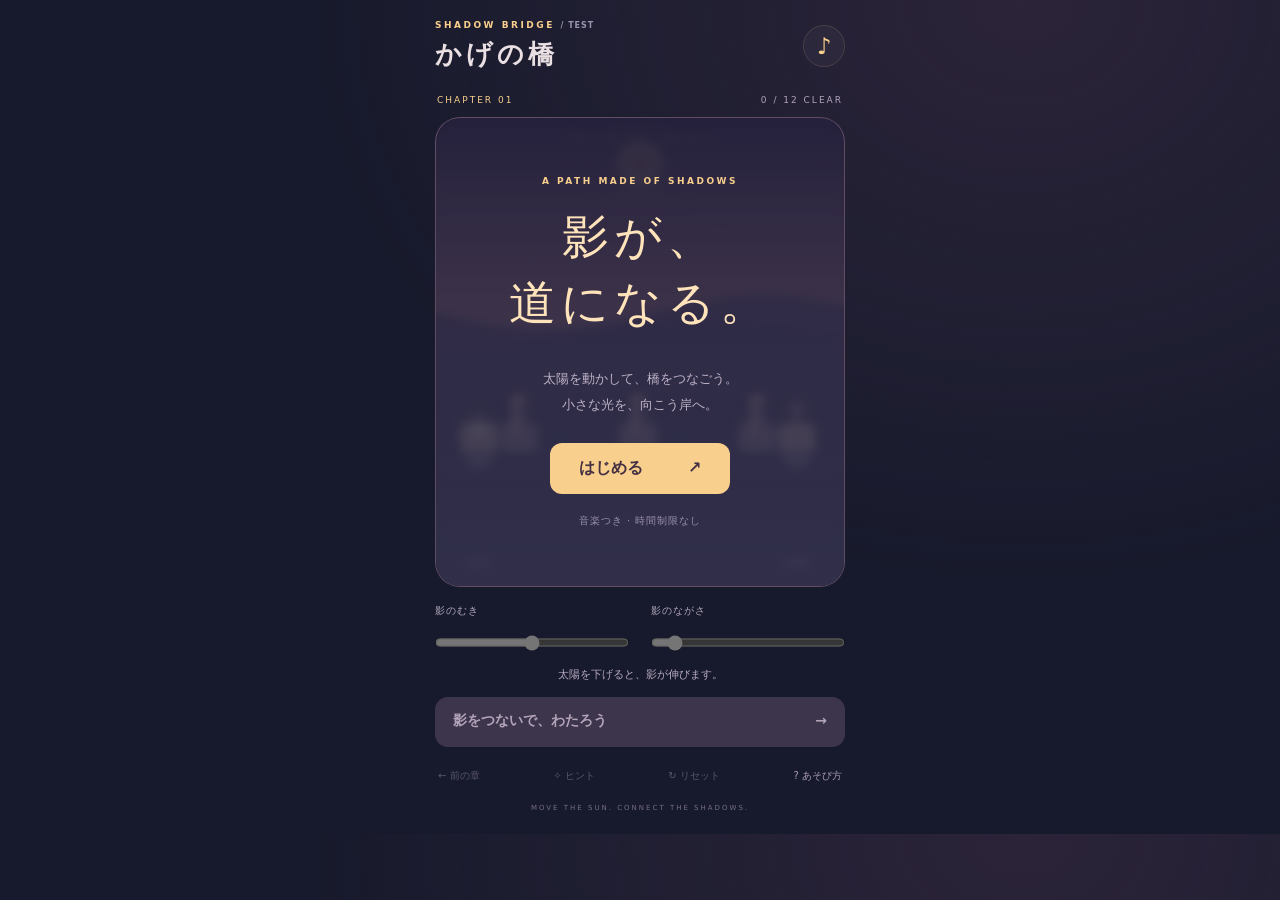
==== index.html @ 4cd4e1fe "Add Shadow Bridge: 12 sun-and-shadow puzzles with original ambient music" ====
<!doctype html><html lang="ja"><head><meta charset="utf-8"><meta name="viewport" content="width=device-width,initial-scale=1,viewport-fit=cover"><meta name="theme-color" content="#191c35"><meta name="description" content="太陽を動かし、影を道に。夕暮れの空で小さな光を導くパズル。"><title>かげの橋 · SHADOW BRIDGE</title><link rel="stylesheet" href="style.css?v=1.0"></head><body><main>
<header><div><p class="eyebrow">SHADOW BRIDGE <span> / TEST</span></p><h1>かげの橋</h1></div><button id="audio" aria-label="BGMと効果音を切り替え" aria-pressed="true">♪</button></header>
<div class="chapter"><span id="chapter">CHAPTER 01</span><span id="completed">0 / 12 CLEAR</span></div>
<section id="scene"><canvas id="world" width="780" height="940" aria-label="太陽と影の橋のゲーム画面"></canvas><button id="sun" aria-label="太陽。ドラッグして影を動かす">☀</button><span class="drag-hint">DRAG THE SUN · 太陽を動かす</span><div id="welcome"><span class="eyebrow">A PATH MADE OF SHADOWS</span><h2>影が、<br>道になる。</h2><p>太陽を動かして、橋をつなごう。<br>小さな光を、向こう岸へ。</p><button id="start">はじめる <b>↗</b></button><small>音楽つき · 時間制限なし</small></div><div id="clear" hidden><span class="eyebrow">THE LIGHT FOUND ITS WAY</span><h2>橋が、つながった。</h2><p id="clearText"></p><button id="next">次の夕暮れへ ↗</button></div></section>
<section class="tuning"><label>影のむき <input id="direction" type="range" min="35" max="355" value="90" aria-label="太陽の左右位置、影の向き"></label><label>影のながさ <input id="height" type="range" min="35" max="145" value="50" aria-label="太陽の高さ、影の長さ"></label></section>
<p id="message" role="status" aria-live="polite">太陽を下げると、影が伸びます。</p><button id="walk" disabled>影をつないで、わたろう <b>→</b></button>
<nav><button id="prev">← 前の章</button><button id="hint">✧ ヒント</button><button id="retry">↻ リセット</button><button id="help">? あそび方</button></nav><p class="footnote">MOVE THE SUN. CONNECT THE SHADOWS.</p>
<dialog id="dialog" aria-labelledby="dialogTitle"><span class="eyebrow">SHADOW BRIDGE</span><h2 id="dialogTitle"></h2><p id="dialogText"></p><button id="dialogOK">もどる</button></dialog>
</main><script src="engine.js?v=1.0"></script><script src="music.js?v=1.0"></script><script src="game.js?v=1.0"></script></body></html>
---- style.css ----
:root{color-scheme:dark;--gold:#f8cf8d;--ink:#eae0e3;--dim:#a5a3b7}*{box-sizing:border-box}body{margin:0;color:var(--ink);background:radial-gradient(ellipse at 80% 0,#45304970,transparent 50%),#171a2c;font-family:"Segoe UI",system-ui,-apple-system,sans-serif;touch-action:pan-y}button{font:inherit;color:inherit;border:0;cursor:pointer;touch-action:manipulation}button:focus-visible{outline:3px solid var(--gold);outline-offset:3px}button:disabled{cursor:default;opacity:.45}main{max-width:450px;margin:auto;padding:max(20px,env(safe-area-inset-top)) 20px max(12px,env(safe-area-inset-bottom))}header{display:flex;justify-content:space-between;align-items:center;margin-bottom:23px}.eyebrow{font-size:9px;letter-spacing:2.5px;color:var(--gold);margin:0;font-weight:650}.eyebrow span{font-size:8px;color:#9994ae;letter-spacing:1px}h1{margin:7px 0 0;font-size:26px;letter-spacing:4px;font-weight:650}#audio{background:#ffffff09;border:1px solid #f4c88922;border-radius:50%;width:42px;height:42px;font-size:23px;color:var(--gold)}.chapter{display:flex;justify-content:space-between;font-size:9px;letter-spacing:2px;color:#b1a5bb;margin:0 2px 12px}#chapter{color:var(--gold)}#scene{position:relative;height:clamp(300px,calc(100svh - 300px),470px);border:1px solid #c2939a40;border-radius:25px;overflow:hidden;background:#41344f;isolation:isolate}canvas{width:100%;height:100%;display:block}#sun{position:absolute;left:23.07%;top:10.6%;transform:translate(-50%,-50%);border:0;background:#ffe3a7;border-radius:50%;width:45px;height:45px;color:#df915d;font-size:30px;box-shadow:0 0 32px #ffe3a744,0 0 65px #ffd29b33;touch-action:none;user-select:none;-webkit-user-select:none;-webkit-touch-callout:none;z-index:2}.drag-hint{position:absolute;top:14px;left:0;right:0;text-align:center;color:#efcfb88c;font-size:8px;letter-spacing:1.5px;pointer-events:none}#welcome,#clear{position:absolute;inset:0;z-index:3;display:flex;align-items:center;justify-content:center;flex-direction:column;text-align:center;background:linear-gradient(#201e38dd,#33304bd9);backdrop-filter:blur(5px);padding:25px}#welcome h2{font-size:47px;line-height:1.4;letter-spacing:5px;font-weight:500;margin:18px 0;color:#ffe4bb}#welcome p,#clear p{font-size:13px;line-height:2;color:#bfb3c7}#start,#next,#dialogOK{padding:15px 25px;background:var(--gold);color:#443042;border-radius:12px;min-width:180px;font-weight:750;min-height:48px;margin-top:12px}#start b{margin-left:40px}#welcome small{font-size:10px;letter-spacing:1px;color:#9b91aa;margin-top:20px}#clear h2{font-size:27px;font-weight:550;color:var(--gold)}[hidden]{display:none!important}.tuning{display:grid;grid-template-columns:1fr 1fr;gap:22px;margin-top:17px}.tuning label{font-size:10px;color:#b4a8bd;letter-spacing:1px}.tuning input{width:100%;accent-color:#f4c487;margin:12px 0 0;min-height:25px;cursor:pointer}#message{text-align:center;color:#b7a9c0;font-size:11px;min-height:18px;margin:10px 0 12px}#walk{background:#f4cc8b;color:#443044;border-radius:13px;width:100%;padding:15px 18px;display:flex;justify-content:space-between;font-size:14px;font-weight:750;min-height:50px}#walk:disabled{background:#3c354c;color:#b4a4b9;opacity:1}#walk.ready{box-shadow:0 0 25px #f4cc8b22}nav{display:flex;justify-content:space-between;margin-top:11px;gap:5px}nav button{background:transparent;padding:9px 3px;font-size:10px;color:#a99cb6;min-height:36px}.footnote{font-size:7px;letter-spacing:2px;text-align:center;color:#766d86;margin:10px 0}dialog{background:#29253e;color:#eae0e3;border:1px solid #c6a1a644;border-radius:22px;max-width:350px;width:calc(100% - 36px);padding:27px}dialog::backdrop{background:#0d1025cc;backdrop-filter:blur(5px)}dialog h2{font-size:24px;color:var(--gold)}dialog p{font-size:13px;line-height:1.9;white-space:pre-line}@media(max-height:720px){main{padding-top:max(10px,env(safe-area-inset-top))}header{margin-bottom:14px}h1{font-size:23px}#scene{min-height:280px}.tuning{margin-top:12px}#welcome h2{font-size:36px;margin:12px 0}#welcome p{font-size:12px;margin:3px 0}}@media(max-width:350px){main{padding-inline:13px}.tuning{gap:12px}#welcome h2{font-size:36px}}@media(prefers-reduced-motion:reduce){*{scroll-behavior:auto!important}}
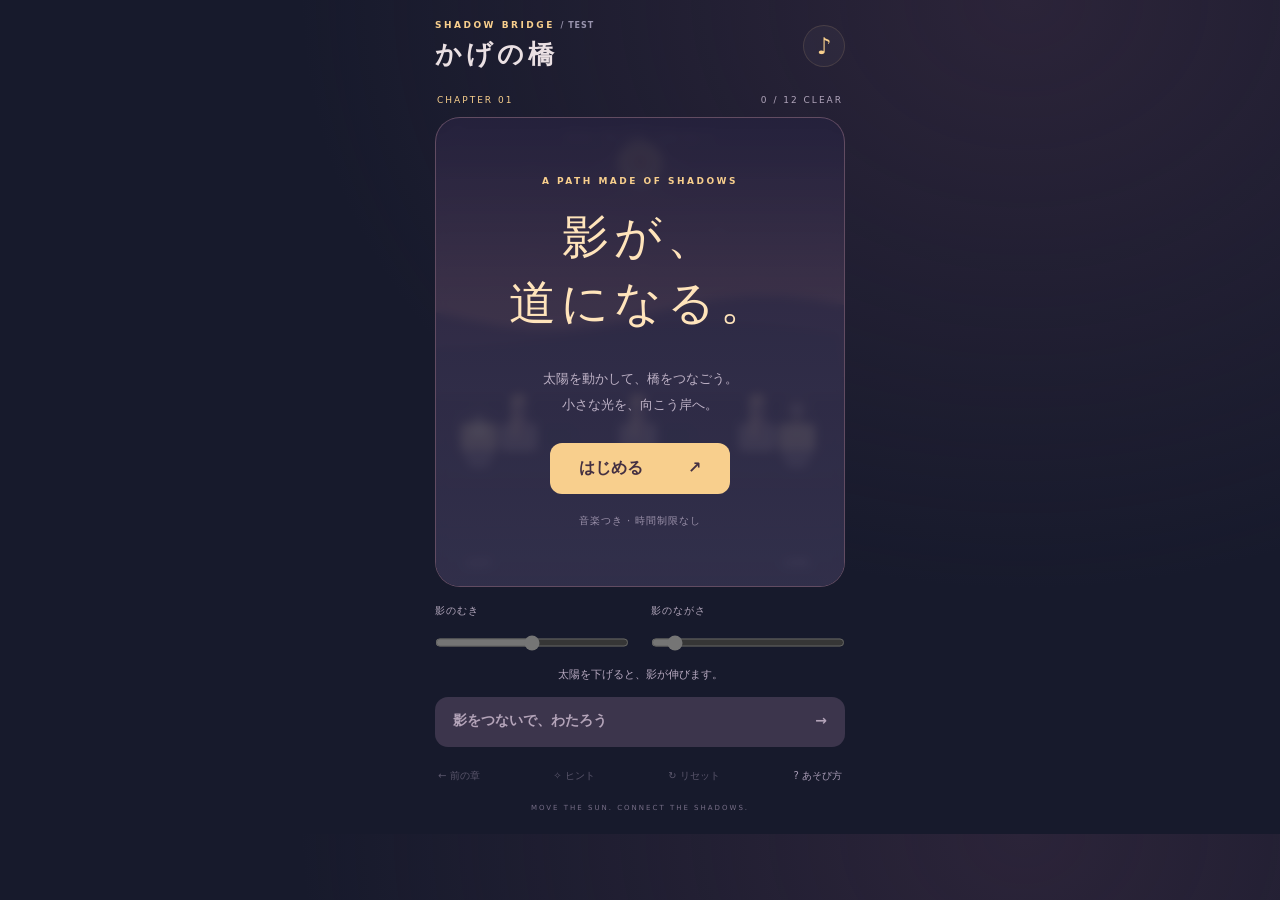
==== commit b24dd166: "Integrate Playables cloud progress, host-controlled BGM and pause" ====
--- a/index.html
+++ b/index.html
@@ -1,4 +1,4 @@
-<!doctype html><html lang="ja"><head><meta charset="utf-8"><meta name="viewport" content="width=device-width,initial-scale=1,viewport-fit=cover"><meta name="theme-color" content="#191c35"><meta name="description" content="太陽を動かし、影を道に。夕暮れの空で小さな光を導くパズル。"><title>かげの橋 · SHADOW BRIDGE</title><link rel="stylesheet" href="style.css?v=1.0"></head><body><main>
+<!doctype html><html lang="ja"><head><meta charset="utf-8"><meta name="viewport" content="width=device-width,initial-scale=1,viewport-fit=cover"><meta name="theme-color" content="#191c35"><meta name="description" content="太陽を動かし、影を道に。夕暮れの空で小さな光を導くパズル。"><title>かげの橋 · SHADOW BRIDGE</title><link rel="stylesheet" href="style.css?v=1.1"></head><body><section id="startup" role="status"><h2>SHADOW BRIDGE</h2><p id="startupText">読み込み中… / Loading…</p><button id="retryLoad" hidden>もう一度読み込む</button></section><main inert>
 <header><div><p class="eyebrow">SHADOW BRIDGE <span> / TEST</span></p><h1>かげの橋</h1></div><button id="audio" aria-label="BGMと効果音を切り替え" aria-pressed="true">♪</button></header>
 <div class="chapter"><span id="chapter">CHAPTER 01</span><span id="completed">0 / 12 CLEAR</span></div>
 <section id="scene"><canvas id="world" width="780" height="940" aria-label="太陽と影の橋のゲーム画面"></canvas><button id="sun" aria-label="太陽。ドラッグして影を動かす">☀</button><span class="drag-hint">DRAG THE SUN · 太陽を動かす</span><div id="welcome"><span class="eyebrow">A PATH MADE OF SHADOWS</span><h2>影が、<br>道になる。</h2><p>太陽を動かして、橋をつなごう。<br>小さな光を、向こう岸へ。</p><button id="start">はじめる <b>↗</b></button><small>音楽つき · 時間制限なし</small></div><div id="clear" hidden><span class="eyebrow">THE LIGHT FOUND ITS WAY</span><h2>橋が、つながった。</h2><p id="clearText"></p><button id="next">次の夕暮れへ ↗</button></div></section>
@@ -6,4 +6,4 @@
 <p id="message" role="status" aria-live="polite">太陽を下げると、影が伸びます。</p><button id="walk" disabled>影をつないで、わたろう <b>→</b></button>
 <nav><button id="prev">← 前の章</button><button id="hint">✧ ヒント</button><button id="retry">↻ リセット</button><button id="help">? あそび方</button></nav><p class="footnote">MOVE THE SUN. CONNECT THE SHADOWS.</p>
 <dialog id="dialog" aria-labelledby="dialogTitle"><span class="eyebrow">SHADOW BRIDGE</span><h2 id="dialogTitle"></h2><p id="dialogText"></p><button id="dialogOK">もどる</button></dialog>
-</main><script src="engine.js?v=1.0"></script><script src="music.js?v=1.0"></script><script src="game.js?v=1.0"></script></body></html>
+</main><script src="https://www.youtube.com/game_api/v1"></script><script src="host.js?v=1.1"></script><script src="engine.js?v=1.1"></script><script src="music.js?v=1.1"></script><script src="game.js?v=1.1"></script></body></html>
--- a/style.css
+++ b/style.css
@@ -1 +1,3 @@
 :root{color-scheme:dark;--gold:#f8cf8d;--ink:#eae0e3;--dim:#a5a3b7}*{box-sizing:border-box}body{margin:0;color:var(--ink);background:radial-gradient(ellipse at 80% 0,#45304970,transparent 50%),#171a2c;font-family:"Segoe UI",system-ui,-apple-system,sans-serif;touch-action:pan-y}button{font:inherit;color:inherit;border:0;cursor:pointer;touch-action:manipulation}button:focus-visible{outline:3px solid var(--gold);outline-offset:3px}button:disabled{cursor:default;opacity:.45}main{max-width:450px;margin:auto;padding:max(20px,env(safe-area-inset-top)) 20px max(12px,env(safe-area-inset-bottom))}header{display:flex;justify-content:space-between;align-items:center;margin-bottom:23px}.eyebrow{font-size:9px;letter-spacing:2.5px;color:var(--gold);margin:0;font-weight:650}.eyebrow span{font-size:8px;color:#9994ae;letter-spacing:1px}h1{margin:7px 0 0;font-size:26px;letter-spacing:4px;font-weight:650}#audio{background:#ffffff09;border:1px solid #f4c88922;border-radius:50%;width:42px;height:42px;font-size:23px;color:var(--gold)}.chapter{display:flex;justify-content:space-between;font-size:9px;letter-spacing:2px;color:#b1a5bb;margin:0 2px 12px}#chapter{color:var(--gold)}#scene{position:relative;height:clamp(300px,calc(100svh - 300px),470px);border:1px solid #c2939a40;border-radius:25px;overflow:hidden;background:#41344f;isolation:isolate}canvas{width:100%;height:100%;display:block}#sun{position:absolute;left:23.07%;top:10.6%;transform:translate(-50%,-50%);border:0;background:#ffe3a7;border-radius:50%;width:45px;height:45px;color:#df915d;font-size:30px;box-shadow:0 0 32px #ffe3a744,0 0 65px #ffd29b33;touch-action:none;user-select:none;-webkit-user-select:none;-webkit-touch-callout:none;z-index:2}.drag-hint{position:absolute;top:14px;left:0;right:0;text-align:center;color:#efcfb88c;font-size:8px;letter-spacing:1.5px;pointer-events:none}#welcome,#clear{position:absolute;inset:0;z-index:3;display:flex;align-items:center;justify-content:center;flex-direction:column;text-align:center;background:linear-gradient(#201e38dd,#33304bd9);backdrop-filter:blur(5px);padding:25px}#welcome h2{font-size:47px;line-height:1.4;letter-spacing:5px;font-weight:500;margin:18px 0;color:#ffe4bb}#welcome p,#clear p{font-size:13px;line-height:2;color:#bfb3c7}#start,#next,#dialogOK{padding:15px 25px;background:var(--gold);color:#443042;border-radius:12px;min-width:180px;font-weight:750;min-height:48px;margin-top:12px}#start b{margin-left:40px}#welcome small{font-size:10px;letter-spacing:1px;color:#9b91aa;margin-top:20px}#clear h2{font-size:27px;font-weight:550;color:var(--gold)}[hidden]{display:none!important}.tuning{display:grid;grid-template-columns:1fr 1fr;gap:22px;margin-top:17px}.tuning label{font-size:10px;color:#b4a8bd;letter-spacing:1px}.tuning input{width:100%;accent-color:#f4c487;margin:12px 0 0;min-height:25px;cursor:pointer}#message{text-align:center;color:#b7a9c0;font-size:11px;min-height:18px;margin:10px 0 12px}#walk{background:#f4cc8b;color:#443044;border-radius:13px;width:100%;padding:15px 18px;display:flex;justify-content:space-between;font-size:14px;font-weight:750;min-height:50px}#walk:disabled{background:#3c354c;color:#b4a4b9;opacity:1}#walk.ready{box-shadow:0 0 25px #f4cc8b22}nav{display:flex;justify-content:space-between;margin-top:11px;gap:5px}nav button{background:transparent;padding:9px 3px;font-size:10px;color:#a99cb6;min-height:36px}.footnote{font-size:7px;letter-spacing:2px;text-align:center;color:#766d86;margin:10px 0}dialog{background:#29253e;color:#eae0e3;border:1px solid #c6a1a644;border-radius:22px;max-width:350px;width:calc(100% - 36px);padding:27px}dialog::backdrop{background:#0d1025cc;backdrop-filter:blur(5px)}dialog h2{font-size:24px;color:var(--gold)}dialog p{font-size:13px;line-height:1.9;white-space:pre-line}@media(max-height:720px){main{padding-top:max(10px,env(safe-area-inset-top))}header{margin-bottom:14px}h1{font-size:23px}#scene{min-height:280px}.tuning{margin-top:12px}#welcome h2{font-size:36px;margin:12px 0}#welcome p{font-size:12px;margin:3px 0}}@media(max-width:350px){main{padding-inline:13px}.tuning{gap:12px}#welcome h2{font-size:36px}}@media(prefers-reduced-motion:reduce){*{scroll-behavior:auto!important}}
+
+#startup{position:fixed;inset:0;z-index:20;display:grid;align-content:center;justify-items:center;padding:25px;background:#191c35;text-align:center}#startup p{max-width:350px;font-size:13px;line-height:1.9;color:#b9adc5}#retryLoad{background:#f8cf8d;color:#443044;border-radius:12px;padding:14px 22px}html,body{touch-action:pan-y pinch-zoom!important}
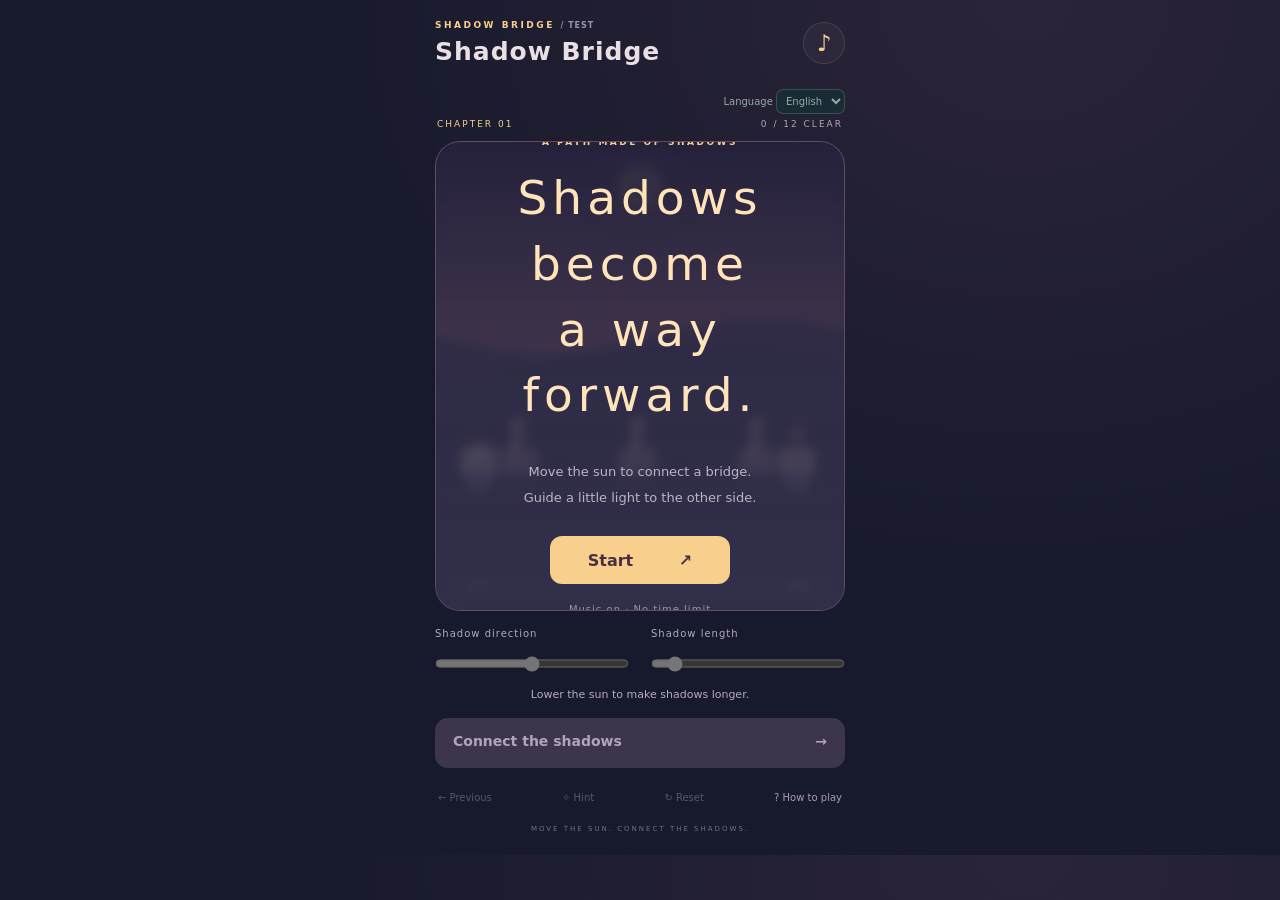
==== commit de0b85cb: "Add complete Japanese/English UI and language selection" ====
--- a/index.html
+++ b/index.html
@@ -1,9 +1,9 @@
-<!doctype html><html lang="ja"><head><meta charset="utf-8"><meta name="viewport" content="width=device-width,initial-scale=1,viewport-fit=cover"><meta name="theme-color" content="#191c35"><meta name="description" content="太陽を動かし、影を道に。夕暮れの空で小さな光を導くパズル。"><title>かげの橋 · SHADOW BRIDGE</title><link rel="stylesheet" href="style.css?v=1.1"></head><body><section id="startup" role="status"><h2>SHADOW BRIDGE</h2><p id="startupText">読み込み中… / Loading…</p><button id="retryLoad" hidden>もう一度読み込む</button></section><main inert>
-<header><div><p class="eyebrow">SHADOW BRIDGE <span> / TEST</span></p><h1>かげの橋</h1></div><button id="audio" aria-label="BGMと効果音を切り替え" aria-pressed="true">♪</button></header>
+<!doctype html><html lang="ja"><head><meta charset="utf-8"><meta name="viewport" content="width=device-width,initial-scale=1,viewport-fit=cover"><meta name="theme-color" content="#191c35"><meta name="description" content="太陽を動かし、影を道に。夕暮れの空で小さな光を導くパズル。"><title>かげの橋 · SHADOW BRIDGE</title><link rel="stylesheet" href="style.css?v=lang1"></head><body><section id="startup" role="status"><h2>SHADOW BRIDGE</h2><p id="startupText">読み込み中… / Loading…</p><button id="retryLoad" hidden>もう一度読み込む</button></section><main inert>
+<header><div><p class="eyebrow">SHADOW BRIDGE <span> / TEST</span></p><h1>かげの橋</h1></div><button id="audio" aria-label="BGMと効果音を切り替え" aria-pressed="true">♪</button></header><div class="language-row"><label>Language <select id="localeSelect" aria-label="Language"><option value="ja">日本語</option><option value="en">English</option></select></label></div>
 <div class="chapter"><span id="chapter">CHAPTER 01</span><span id="completed">0 / 12 CLEAR</span></div>
 <section id="scene"><canvas id="world" width="780" height="940" aria-label="太陽と影の橋のゲーム画面"></canvas><button id="sun" aria-label="太陽。ドラッグして影を動かす">☀</button><span class="drag-hint">DRAG THE SUN · 太陽を動かす</span><div id="welcome"><span class="eyebrow">A PATH MADE OF SHADOWS</span><h2>影が、<br>道になる。</h2><p>太陽を動かして、橋をつなごう。<br>小さな光を、向こう岸へ。</p><button id="start">はじめる <b>↗</b></button><small>音楽つき · 時間制限なし</small></div><div id="clear" hidden><span class="eyebrow">THE LIGHT FOUND ITS WAY</span><h2>橋が、つながった。</h2><p id="clearText"></p><button id="next">次の夕暮れへ ↗</button></div></section>
 <section class="tuning"><label>影のむき <input id="direction" type="range" min="35" max="355" value="90" aria-label="太陽の左右位置、影の向き"></label><label>影のながさ <input id="height" type="range" min="35" max="145" value="50" aria-label="太陽の高さ、影の長さ"></label></section>
 <p id="message" role="status" aria-live="polite">太陽を下げると、影が伸びます。</p><button id="walk" disabled>影をつないで、わたろう <b>→</b></button>
 <nav><button id="prev">← 前の章</button><button id="hint">✧ ヒント</button><button id="retry">↻ リセット</button><button id="help">? あそび方</button></nav><p class="footnote">MOVE THE SUN. CONNECT THE SHADOWS.</p>
 <dialog id="dialog" aria-labelledby="dialogTitle"><span class="eyebrow">SHADOW BRIDGE</span><h2 id="dialogTitle"></h2><p id="dialogText"></p><button id="dialogOK">もどる</button></dialog>
-</main><script src="https://www.youtube.com/game_api/v1"></script><script src="host.js?v=1.1"></script><script src="engine.js?v=1.1"></script><script src="music.js?v=1.1"></script><script src="game.js?v=1.1"></script></body></html>
+</main><script src="https://www.youtube.com/game_api/v1"></script><script src="host.js?v=1.1"></script><script src="locale.js?v=lang1"></script><script src="engine.js?v=1.1"></script><script src="music.js?v=1.1"></script><script src="game.js?v=lang1"></script></body></html>
--- a/style.css
+++ b/style.css
@@ -1,3 +1,7 @@
 :root{color-scheme:dark;--gold:#f8cf8d;--ink:#eae0e3;--dim:#a5a3b7}*{box-sizing:border-box}body{margin:0;color:var(--ink);background:radial-gradient(ellipse at 80% 0,#45304970,transparent 50%),#171a2c;font-family:"Segoe UI",system-ui,-apple-system,sans-serif;touch-action:pan-y}button{font:inherit;color:inherit;border:0;cursor:pointer;touch-action:manipulation}button:focus-visible{outline:3px solid var(--gold);outline-offset:3px}button:disabled{cursor:default;opacity:.45}main{max-width:450px;margin:auto;padding:max(20px,env(safe-area-inset-top)) 20px max(12px,env(safe-area-inset-bottom))}header{display:flex;justify-content:space-between;align-items:center;margin-bottom:23px}.eyebrow{font-size:9px;letter-spacing:2.5px;color:var(--gold);margin:0;font-weight:650}.eyebrow span{font-size:8px;color:#9994ae;letter-spacing:1px}h1{margin:7px 0 0;font-size:26px;letter-spacing:4px;font-weight:650}#audio{background:#ffffff09;border:1px solid #f4c88922;border-radius:50%;width:42px;height:42px;font-size:23px;color:var(--gold)}.chapter{display:flex;justify-content:space-between;font-size:9px;letter-spacing:2px;color:#b1a5bb;margin:0 2px 12px}#chapter{color:var(--gold)}#scene{position:relative;height:clamp(300px,calc(100svh - 300px),470px);border:1px solid #c2939a40;border-radius:25px;overflow:hidden;background:#41344f;isolation:isolate}canvas{width:100%;height:100%;display:block}#sun{position:absolute;left:23.07%;top:10.6%;transform:translate(-50%,-50%);border:0;background:#ffe3a7;border-radius:50%;width:45px;height:45px;color:#df915d;font-size:30px;box-shadow:0 0 32px #ffe3a744,0 0 65px #ffd29b33;touch-action:none;user-select:none;-webkit-user-select:none;-webkit-touch-callout:none;z-index:2}.drag-hint{position:absolute;top:14px;left:0;right:0;text-align:center;color:#efcfb88c;font-size:8px;letter-spacing:1.5px;pointer-events:none}#welcome,#clear{position:absolute;inset:0;z-index:3;display:flex;align-items:center;justify-content:center;flex-direction:column;text-align:center;background:linear-gradient(#201e38dd,#33304bd9);backdrop-filter:blur(5px);padding:25px}#welcome h2{font-size:47px;line-height:1.4;letter-spacing:5px;font-weight:500;margin:18px 0;color:#ffe4bb}#welcome p,#clear p{font-size:13px;line-height:2;color:#bfb3c7}#start,#next,#dialogOK{padding:15px 25px;background:var(--gold);color:#443042;border-radius:12px;min-width:180px;font-weight:750;min-height:48px;margin-top:12px}#start b{margin-left:40px}#welcome small{font-size:10px;letter-spacing:1px;color:#9b91aa;margin-top:20px}#clear h2{font-size:27px;font-weight:550;color:var(--gold)}[hidden]{display:none!important}.tuning{display:grid;grid-template-columns:1fr 1fr;gap:22px;margin-top:17px}.tuning label{font-size:10px;color:#b4a8bd;letter-spacing:1px}.tuning input{width:100%;accent-color:#f4c487;margin:12px 0 0;min-height:25px;cursor:pointer}#message{text-align:center;color:#b7a9c0;font-size:11px;min-height:18px;margin:10px 0 12px}#walk{background:#f4cc8b;color:#443044;border-radius:13px;width:100%;padding:15px 18px;display:flex;justify-content:space-between;font-size:14px;font-weight:750;min-height:50px}#walk:disabled{background:#3c354c;color:#b4a4b9;opacity:1}#walk.ready{box-shadow:0 0 25px #f4cc8b22}nav{display:flex;justify-content:space-between;margin-top:11px;gap:5px}nav button{background:transparent;padding:9px 3px;font-size:10px;color:#a99cb6;min-height:36px}.footnote{font-size:7px;letter-spacing:2px;text-align:center;color:#766d86;margin:10px 0}dialog{background:#29253e;color:#eae0e3;border:1px solid #c6a1a644;border-radius:22px;max-width:350px;width:calc(100% - 36px);padding:27px}dialog::backdrop{background:#0d1025cc;backdrop-filter:blur(5px)}dialog h2{font-size:24px;color:var(--gold)}dialog p{font-size:13px;line-height:1.9;white-space:pre-line}@media(max-height:720px){main{padding-top:max(10px,env(safe-area-inset-top))}header{margin-bottom:14px}h1{font-size:23px}#scene{min-height:280px}.tuning{margin-top:12px}#welcome h2{font-size:36px;margin:12px 0}#welcome p{font-size:12px;margin:3px 0}}@media(max-width:350px){main{padding-inline:13px}.tuning{gap:12px}#welcome h2{font-size:36px}}@media(prefers-reduced-motion:reduce){*{scroll-behavior:auto!important}}
 
 #startup{position:fixed;inset:0;z-index:20;display:grid;align-content:center;justify-items:center;padding:25px;background:#191c35;text-align:center}#startup p{max-width:350px;font-size:13px;line-height:1.9;color:#b9adc5}#retryLoad{background:#f8cf8d;color:#443044;border-radius:12px;padding:14px 22px}html,body{touch-action:pan-y pinch-zoom!important}
+
+.language-row{display:flex;justify-content:flex-end;margin:5px 0;font-size:10px;color:#94aba8}.language-row select{font:inherit;color:inherit;background:#172c35;border:1px solid #7d9f8d55;border-radius:7px;padding:5px}html[lang=en] h1{letter-spacing:1px;font-size:25px}html[lang=en] .chapter strong{font-size:11px}html[lang=en] .result{font-size:30px}html[lang=en] #callout{font-size:22px}
+
+.language-row[hidden]{display:none!important}
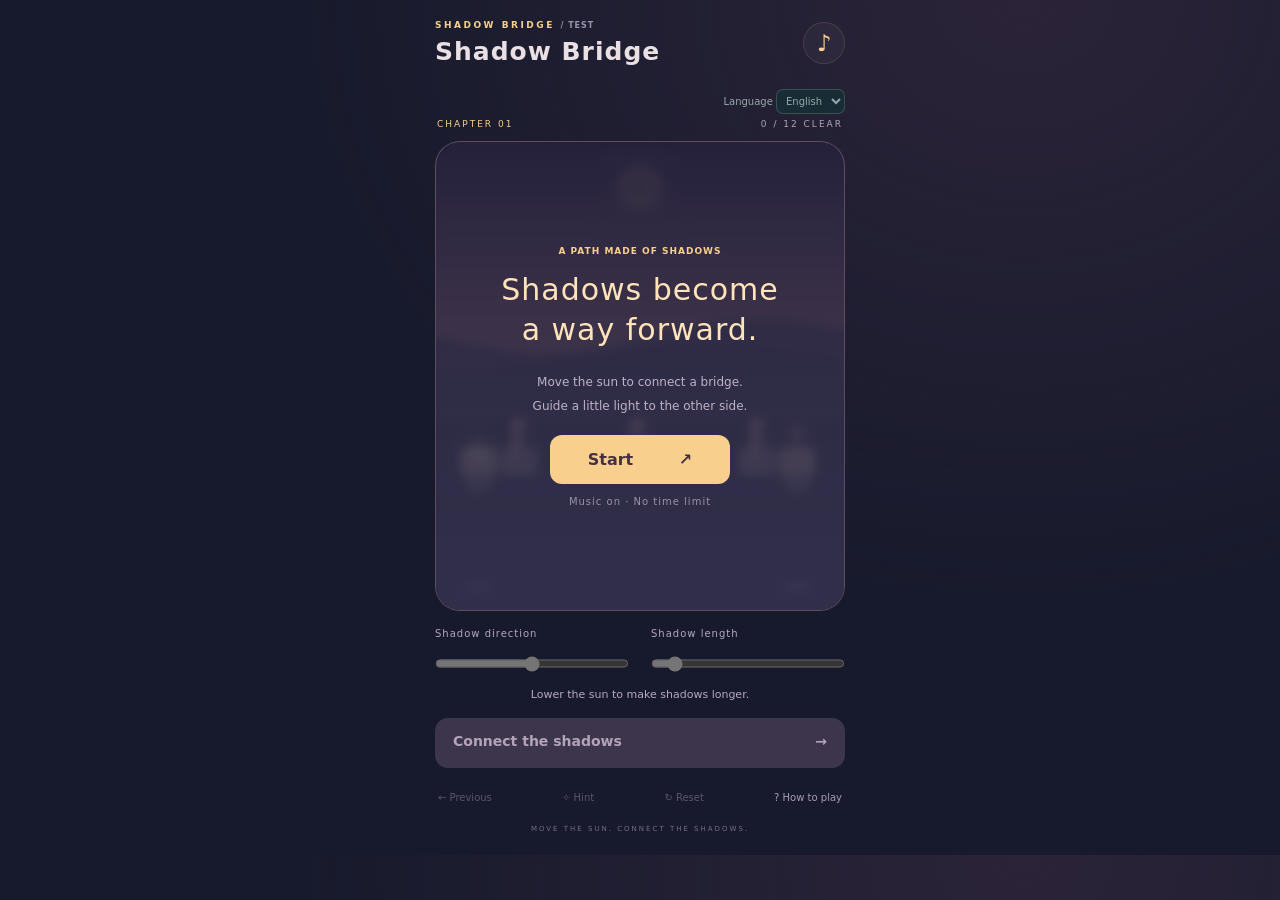
==== commit cca784a4: "Fit English introduction and controls within the game scene" ====
--- a/index.html
+++ b/index.html
@@ -1,4 +1,4 @@
-<!doctype html><html lang="ja"><head><meta charset="utf-8"><meta name="viewport" content="width=device-width,initial-scale=1,viewport-fit=cover"><meta name="theme-color" content="#191c35"><meta name="description" content="太陽を動かし、影を道に。夕暮れの空で小さな光を導くパズル。"><title>かげの橋 · SHADOW BRIDGE</title><link rel="stylesheet" href="style.css?v=lang1"></head><body><section id="startup" role="status"><h2>SHADOW BRIDGE</h2><p id="startupText">読み込み中… / Loading…</p><button id="retryLoad" hidden>もう一度読み込む</button></section><main inert>
+<!doctype html><html lang="ja"><head><meta charset="utf-8"><meta name="viewport" content="width=device-width,initial-scale=1,viewport-fit=cover"><meta name="theme-color" content="#191c35"><meta name="description" content="太陽を動かし、影を道に。夕暮れの空で小さな光を導くパズル。"><title>かげの橋 · SHADOW BRIDGE</title><link rel="stylesheet" href="style.css?v=lang2"></head><body><section id="startup" role="status"><h2>SHADOW BRIDGE</h2><p id="startupText">読み込み中… / Loading…</p><button id="retryLoad" hidden>もう一度読み込む</button></section><main inert>
 <header><div><p class="eyebrow">SHADOW BRIDGE <span> / TEST</span></p><h1>かげの橋</h1></div><button id="audio" aria-label="BGMと効果音を切り替え" aria-pressed="true">♪</button></header><div class="language-row"><label>Language <select id="localeSelect" aria-label="Language"><option value="ja">日本語</option><option value="en">English</option></select></label></div>
 <div class="chapter"><span id="chapter">CHAPTER 01</span><span id="completed">0 / 12 CLEAR</span></div>
 <section id="scene"><canvas id="world" width="780" height="940" aria-label="太陽と影の橋のゲーム画面"></canvas><button id="sun" aria-label="太陽。ドラッグして影を動かす">☀</button><span class="drag-hint">DRAG THE SUN · 太陽を動かす</span><div id="welcome"><span class="eyebrow">A PATH MADE OF SHADOWS</span><h2>影が、<br>道になる。</h2><p>太陽を動かして、橋をつなごう。<br>小さな光を、向こう岸へ。</p><button id="start">はじめる <b>↗</b></button><small>音楽つき · 時間制限なし</small></div><div id="clear" hidden><span class="eyebrow">THE LIGHT FOUND ITS WAY</span><h2>橋が、つながった。</h2><p id="clearText"></p><button id="next">次の夕暮れへ ↗</button></div></section>
@@ -7,3 +7,4 @@
 <nav><button id="prev">← 前の章</button><button id="hint">✧ ヒント</button><button id="retry">↻ リセット</button><button id="help">? あそび方</button></nav><p class="footnote">MOVE THE SUN. CONNECT THE SHADOWS.</p>
 <dialog id="dialog" aria-labelledby="dialogTitle"><span class="eyebrow">SHADOW BRIDGE</span><h2 id="dialogTitle"></h2><p id="dialogText"></p><button id="dialogOK">もどる</button></dialog>
 </main><script src="https://www.youtube.com/game_api/v1"></script><script src="host.js?v=1.1"></script><script src="locale.js?v=lang1"></script><script src="engine.js?v=1.1"></script><script src="music.js?v=1.1"></script><script src="game.js?v=lang1"></script></body></html>
+
--- a/style.css
+++ b/style.css
@@ -5,3 +5,4 @@
 .language-row{display:flex;justify-content:flex-end;margin:5px 0;font-size:10px;color:#94aba8}.language-row select{font:inherit;color:inherit;background:#172c35;border:1px solid #7d9f8d55;border-radius:7px;padding:5px}html[lang=en] h1{letter-spacing:1px;font-size:25px}html[lang=en] .chapter strong{font-size:11px}html[lang=en] .result{font-size:30px}html[lang=en] #callout{font-size:22px}
 
 .language-row[hidden]{display:none!important}
+html[lang=en] #welcome h2{font-size:30px;line-height:1.35;letter-spacing:1px;margin:14px 0}html[lang=en] #welcome p{font-size:12px;margin:5px 0}html[lang=en] #welcome small{margin-top:12px}html[lang=en] #welcome .eyebrow{letter-spacing:1px}
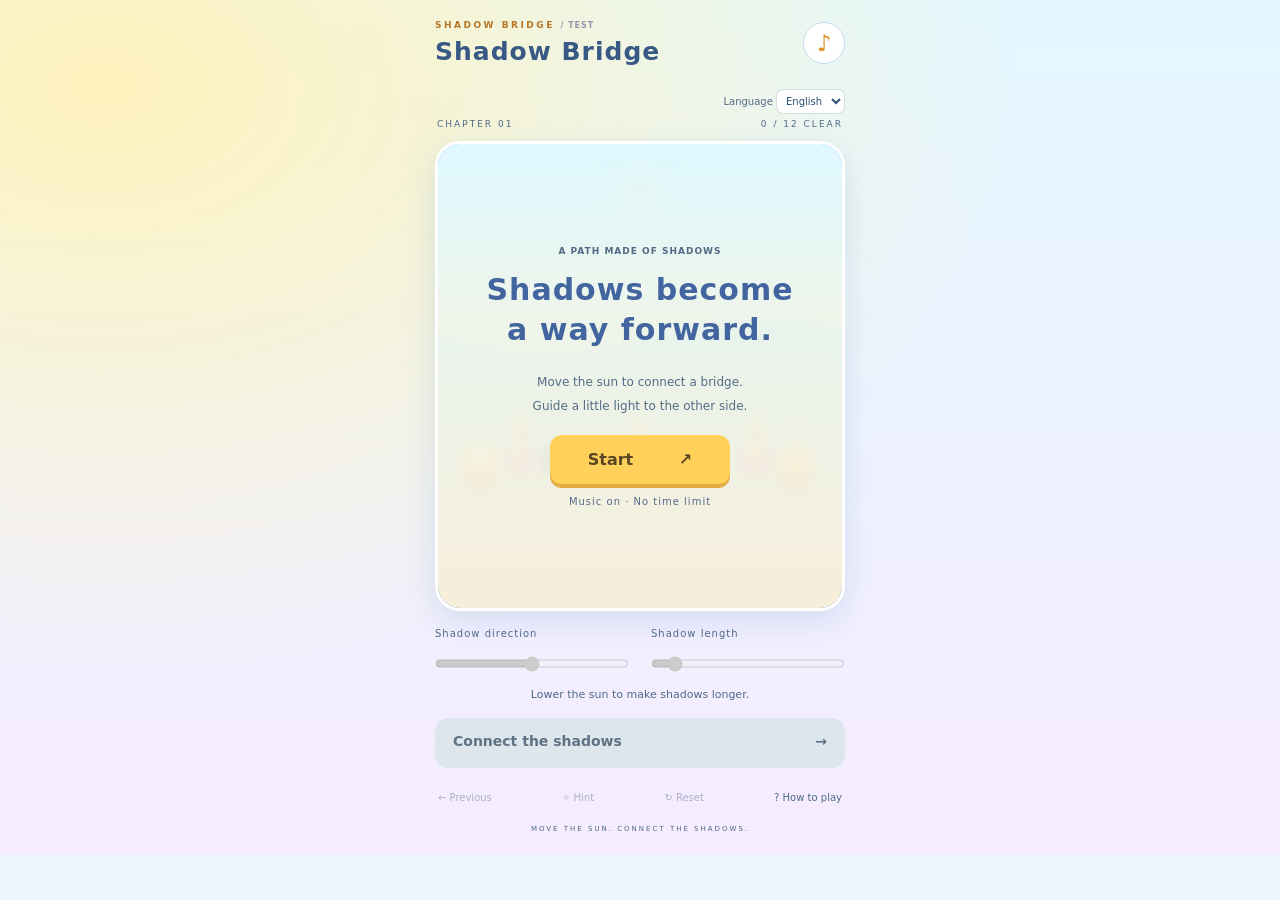
==== commit 4e11e149: "Bright pop visuals and sparkling sound effects" ====
--- a/index.html
+++ b/index.html
@@ -1,4 +1,4 @@
-<!doctype html><html lang="ja"><head><meta charset="utf-8"><meta name="viewport" content="width=device-width,initial-scale=1,viewport-fit=cover"><meta name="theme-color" content="#191c35"><meta name="description" content="太陽を動かし、影を道に。夕暮れの空で小さな光を導くパズル。"><title>かげの橋 · SHADOW BRIDGE</title><link rel="stylesheet" href="style.css?v=lang2"></head><body><section id="startup" role="status"><h2>SHADOW BRIDGE</h2><p id="startupText">読み込み中… / Loading…</p><button id="retryLoad" hidden>もう一度読み込む</button></section><main inert>
+<!doctype html><html lang="ja"><head><meta charset="utf-8"><meta name="viewport" content="width=device-width,initial-scale=1,viewport-fit=cover"><meta name="theme-color" content="#191c35"><meta name="description" content="太陽を動かし、影を道に。夕暮れの空で小さな光を導くパズル。"><title>かげの橋 · SHADOW BRIDGE</title><link rel="stylesheet" href="style.css?v=pop1"></head><body><section id="startup" role="status"><h2>SHADOW BRIDGE</h2><p id="startupText">読み込み中… / Loading…</p><button id="retryLoad" hidden>もう一度読み込む</button></section><main inert>
 <header><div><p class="eyebrow">SHADOW BRIDGE <span> / TEST</span></p><h1>かげの橋</h1></div><button id="audio" aria-label="BGMと効果音を切り替え" aria-pressed="true">♪</button></header><div class="language-row"><label>Language <select id="localeSelect" aria-label="Language"><option value="ja">日本語</option><option value="en">English</option></select></label></div>
 <div class="chapter"><span id="chapter">CHAPTER 01</span><span id="completed">0 / 12 CLEAR</span></div>
 <section id="scene"><canvas id="world" width="780" height="940" aria-label="太陽と影の橋のゲーム画面"></canvas><button id="sun" aria-label="太陽。ドラッグして影を動かす">☀</button><span class="drag-hint">DRAG THE SUN · 太陽を動かす</span><div id="welcome"><span class="eyebrow">A PATH MADE OF SHADOWS</span><h2>影が、<br>道になる。</h2><p>太陽を動かして、橋をつなごう。<br>小さな光を、向こう岸へ。</p><button id="start">はじめる <b>↗</b></button><small>音楽つき · 時間制限なし</small></div><div id="clear" hidden><span class="eyebrow">THE LIGHT FOUND ITS WAY</span><h2>橋が、つながった。</h2><p id="clearText"></p><button id="next">次の夕暮れへ ↗</button></div></section>
@@ -6,5 +6,5 @@
 <p id="message" role="status" aria-live="polite">太陽を下げると、影が伸びます。</p><button id="walk" disabled>影をつないで、わたろう <b>→</b></button>
 <nav><button id="prev">← 前の章</button><button id="hint">✧ ヒント</button><button id="retry">↻ リセット</button><button id="help">? あそび方</button></nav><p class="footnote">MOVE THE SUN. CONNECT THE SHADOWS.</p>
 <dialog id="dialog" aria-labelledby="dialogTitle"><span class="eyebrow">SHADOW BRIDGE</span><h2 id="dialogTitle"></h2><p id="dialogText"></p><button id="dialogOK">もどる</button></dialog>
-</main><script src="https://www.youtube.com/game_api/v1"></script><script src="host.js?v=1.1"></script><script src="locale.js?v=lang1"></script><script src="engine.js?v=1.1"></script><script src="music.js?v=1.1"></script><script src="game.js?v=lang1"></script></body></html>
+</main><script src="https://www.youtube.com/game_api/v1"></script><script src="host.js?v=pop1"></script><script src="locale.js?v=pop1"></script><script src="engine.js?v=pop1"></script><script src="music.js?v=pop1"></script><script src="game.js?v=pop1"></script></body></html>
 
--- a/style.css
+++ b/style.css
@@ -6,3 +6,7 @@
 
 .language-row[hidden]{display:none!important}
 html[lang=en] #welcome h2{font-size:30px;line-height:1.35;letter-spacing:1px;margin:14px 0}html[lang=en] #welcome p{font-size:12px;margin:5px 0}html[lang=en] #welcome small{margin-top:12px}html[lang=en] #welcome .eyebrow{letter-spacing:1px}
+
+/* Pop edition: clear, bright surfaces with strong text contrast. */
+:root{color-scheme:light;--ink:#294e70;--dim:#586c89;--muted:#526985;--gold:#efac31;--mint:#238b9b}html{background:#edf7ff;color:#294e70}body{color:#294e70;background:radial-gradient(ellipse at 8% 10%,#fff2bd,transparent 55%),linear-gradient(#e4f8ff,#f6ecff)}h1{font-weight:850}button{border-radius:14px}dialog{background:#f8fbff;color:#294e70;border:3px solid #fff;box-shadow:0 18px 60px #46729b33}dialog p,#dialogBody{color:#4c6483}dialog::backdrop{background:#365b7d66}.eyebrow,.subtitle,.sub,.tip,.hint,.footnote,.muted,footer,.language-row{color:#526985}#startup{background:#edf7ff;color:#294e70}#startup p{color:#526985}.language-row select{background:#fff;color:#294e70}button:focus-visible{outline-color:#dc578f}
+header .eyebrow{color:#b57525}h1{color:#385985}.chapter,#chapter,.tuning label,#message,nav button{color:#506a87}#scene{background:#bce7fa;border:3px solid white;box-shadow:0 10px 30px #6098b733}#welcome,#clear{background:linear-gradient(#e2faffed,#fff0d8eb)}#welcome h2,#clear h2{color:#4265a0;font-weight:800}#welcome p,#clear p,#welcome small{color:#546b87}#start,#next,#dialogOK,#walk{background:#ffd05a;color:#5a4625;box-shadow:0 4px 0 #e5ac41}#walk:disabled{background:#dce6ec;color:#5e7284;box-shadow:none}#audio{background:#fff;border-color:#c5dcec;color:#de8f27}.drag-hint{color:#547591}#sun{background:#ffe675;color:#dc822d;box-shadow:0 0 0 7px #ffe69355,0 0 35px #ffce6366}
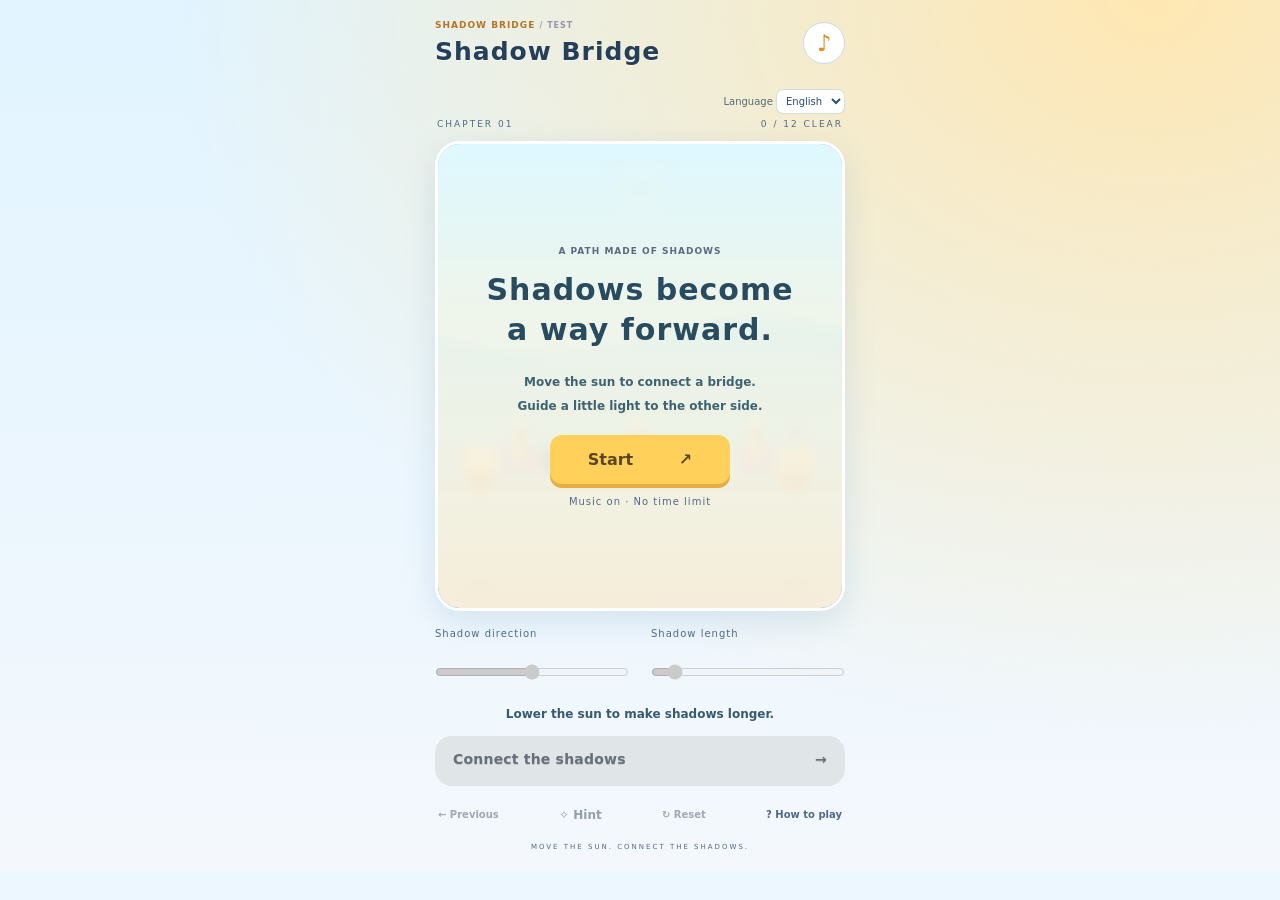
==== commit c7c5f914: "Improve touch clarity, visual guidance and replay goals" ====
--- a/index.html
+++ b/index.html
@@ -1,4 +1,4 @@
-<!doctype html><html lang="ja"><head><meta charset="utf-8"><meta name="viewport" content="width=device-width,initial-scale=1,viewport-fit=cover"><meta name="theme-color" content="#191c35"><meta name="description" content="太陽を動かし、影を道に。夕暮れの空で小さな光を導くパズル。"><title>かげの橋 · SHADOW BRIDGE</title><link rel="stylesheet" href="style.css?v=pop1"></head><body><section id="startup" role="status"><h2>SHADOW BRIDGE</h2><p id="startupText">読み込み中… / Loading…</p><button id="retryLoad" hidden>もう一度読み込む</button></section><main inert>
+<!doctype html><html lang="ja"><head><meta charset="utf-8"><meta name="viewport" content="width=device-width,initial-scale=1,viewport-fit=cover"><meta name="theme-color" content="#191c35"><meta name="description" content="太陽を動かし、影を道に。夕暮れの空で小さな光を導くパズル。"><title>かげの橋 · SHADOW BRIDGE</title><link rel="stylesheet" href="style.css?v=pop1"></head><link rel="stylesheet" href="quality.css?v=quality1"><body data-quality="1"><section id="startup" role="status"><h2>SHADOW BRIDGE</h2><p id="startupText">読み込み中… / Loading…</p><button id="retryLoad" hidden>もう一度読み込む</button></section><main inert>
 <header><div><p class="eyebrow">SHADOW BRIDGE <span> / TEST</span></p><h1>かげの橋</h1></div><button id="audio" aria-label="BGMと効果音を切り替え" aria-pressed="true">♪</button></header><div class="language-row"><label>Language <select id="localeSelect" aria-label="Language"><option value="ja">日本語</option><option value="en">English</option></select></label></div>
 <div class="chapter"><span id="chapter">CHAPTER 01</span><span id="completed">0 / 12 CLEAR</span></div>
 <section id="scene"><canvas id="world" width="780" height="940" aria-label="太陽と影の橋のゲーム画面"></canvas><button id="sun" aria-label="太陽。ドラッグして影を動かす">☀</button><span class="drag-hint">DRAG THE SUN · 太陽を動かす</span><div id="welcome"><span class="eyebrow">A PATH MADE OF SHADOWS</span><h2>影が、<br>道になる。</h2><p>太陽を動かして、橋をつなごう。<br>小さな光を、向こう岸へ。</p><button id="start">はじめる <b>↗</b></button><small>音楽つき · 時間制限なし</small></div><div id="clear" hidden><span class="eyebrow">THE LIGHT FOUND ITS WAY</span><h2>橋が、つながった。</h2><p id="clearText"></p><button id="next">次の夕暮れへ ↗</button></div></section>
@@ -6,5 +6,5 @@
 <p id="message" role="status" aria-live="polite">太陽を下げると、影が伸びます。</p><button id="walk" disabled>影をつないで、わたろう <b>→</b></button>
 <nav><button id="prev">← 前の章</button><button id="hint">✧ ヒント</button><button id="retry">↻ リセット</button><button id="help">? あそび方</button></nav><p class="footnote">MOVE THE SUN. CONNECT THE SHADOWS.</p>
 <dialog id="dialog" aria-labelledby="dialogTitle"><span class="eyebrow">SHADOW BRIDGE</span><h2 id="dialogTitle"></h2><p id="dialogText"></p><button id="dialogOK">もどる</button></dialog>
-</main><script src="https://www.youtube.com/game_api/v1"></script><script src="host.js?v=pop1"></script><script src="locale.js?v=pop1"></script><script src="engine.js?v=pop1"></script><script src="music.js?v=pop1"></script><script src="game.js?v=pop1"></script></body></html>
+</main><script src="https://www.youtube.com/game_api/v1"></script><script src="host.js?v=pop1"></script><script src="locale.js?v=pop1"></script><script src="engine.js?v=pop1"></script><script src="music.js?v=pop1"></script><script src="game.js?v=quality1"></script></body></html>
 
--- a/quality.css
+++ b/quality.css
@@ -0,0 +1,5 @@
+:root{--quality-accent:#a97836;--quality-sky:#e1f4ff;--quality-warm:#ffe7b2}
+/* Quality pass: contrast, hierarchy, touch affordances. No new timers or SDK hooks. */
+body{background:radial-gradient(ellipse at 90% 0,var(--quality-warm),transparent 60%),linear-gradient(var(--quality-sky),#f4f8fd);color:#2d405a}main{filter:none}header h1,h1{color:#253e5a;text-shadow:0 1px #fff9}header{gap:12px}.eyebrow{color:#5c6980;font-weight:850;letter-spacing:1px}button,select{font-weight:750}button{transition:transform .1s,box-shadow .1s,filter .1s}button:not(:disabled):active{transform:translateY(2px) scale(.98);filter:brightness(.97)}button:focus-visible,select:focus-visible,input:focus-visible{outline:3px solid var(--quality-accent);outline-offset:3px}button:disabled{cursor:default;filter:saturate(.5);opacity:.55}button.primary,.primary,#jump,#drop,#hold,#bite,#walk{min-height:50px;font-size:14px;letter-spacing:.2px;border-radius:17px;box-shadow:0 4px 0 color-mix(in srgb,var(--quality-accent) 75%,#294151);text-shadow:0 1px #0002}#message,#hint,.hint,.instruction,.gesture-note{color:#385970;font-size:12px;line-height:1.55;font-weight:700}#message,#hint{font-variant-numeric:tabular-nums}.utility,.language-row,footer{color:#526b7b}footer{font-size:10px}footer button{min-height:40px;font-size:11px}dialog{border-color:#fff;background:#fffdf1;box-shadow:0 20px 70px #25385842}dialog h2{color:#2f465e}dialog p{color:#476174;line-height:1.75}.next-goal{padding:10px 13px;border:1px solid #d0dfda;border-radius:12px;background:#edf7eb;color:#325c52!important;font-size:13px!important;font-weight:800}.stage,#field,.board-wrap{box-shadow:0 10px 24px #3b657422,0 3px 0 #fff8}.stage,.field{border-color:#fff}.hud small,.scoreboard small,.stat small{color:#516a77;font-size:10px}.hud strong,.scoreboard strong{font-variant-numeric:tabular-nums}.controls button,[data-dir]{min-height:48px}#powerWord,#echoText,#gateText{color:#3a566b;font-weight:850}#power .sweet,#sweet{background:#ffdb5e;border:2px solid #b6811c}#sun{min-width:48px;min-height:48px}input[type=range]{min-height:42px;accent-color:var(--quality-accent)}.cell.can-place:not(.filled)::after{content:'';position:absolute;width:5px;height:5px;border-radius:50%;background:#365f9bb0;left:calc(50% - 2.5px);top:calc(50% - 2.5px);pointer-events:none}.cell{position:relative}.cell.preview{outline:2px solid #fff;outline-offset:-3px;filter:brightness(1.12)}.cell.line-hint{box-shadow:inset 0 0 0 3px #fff3aa,0 0 12px #ffce5a}.piece.selected{outline:3px solid #6077c8;outline-offset:2px}.piece.blocked{opacity:.6}#pace{font-size:10px;background:#244456eb;color:#fff8dc}#toast,#callout{font-weight:950}#welcome p,#coverText,#intro p{color:#3e6272;font-weight:650}#welcome h2,#coverTitle{color:#294b60}#needle{box-shadow:0 0 0 2px #fff,0 1px 5px #26394f66}#fitRange{background:#89d7a3;border:1px solid #367657}.hearts{color:#c65575!important}.hud>div,.scoreboard>div{border-color:#fff;box-shadow:0 3px 0 #7797a214}button.round,button.icon,#settings,#sound,#pause{min-height:44px;min-width:44px}#best,.best{color:#426475;font-weight:850}
+@media(max-height:650px) and (orientation:portrait){#message,#hint,.hint,.instruction,.gesture-note{font-size:10px}.eyebrow{font-size:8px}.primary,button.primary,#jump,#drop,#hold,#bite,#walk{min-height:48px;font-size:12px}footer{font-size:8px}footer button{min-height:32px}.hud small,.scoreboard small{font-size:9px}.controls{gap:6px;margin-top:8px}.controls button{min-height:44px}.stage-top #pause{min-height:36px;min-width:36px}#pace{font-size:8px}}
+@media(prefers-reduced-motion:reduce){*,*::before,*::after{animation:none!important;transition:none!important;scroll-behavior:auto!important}}
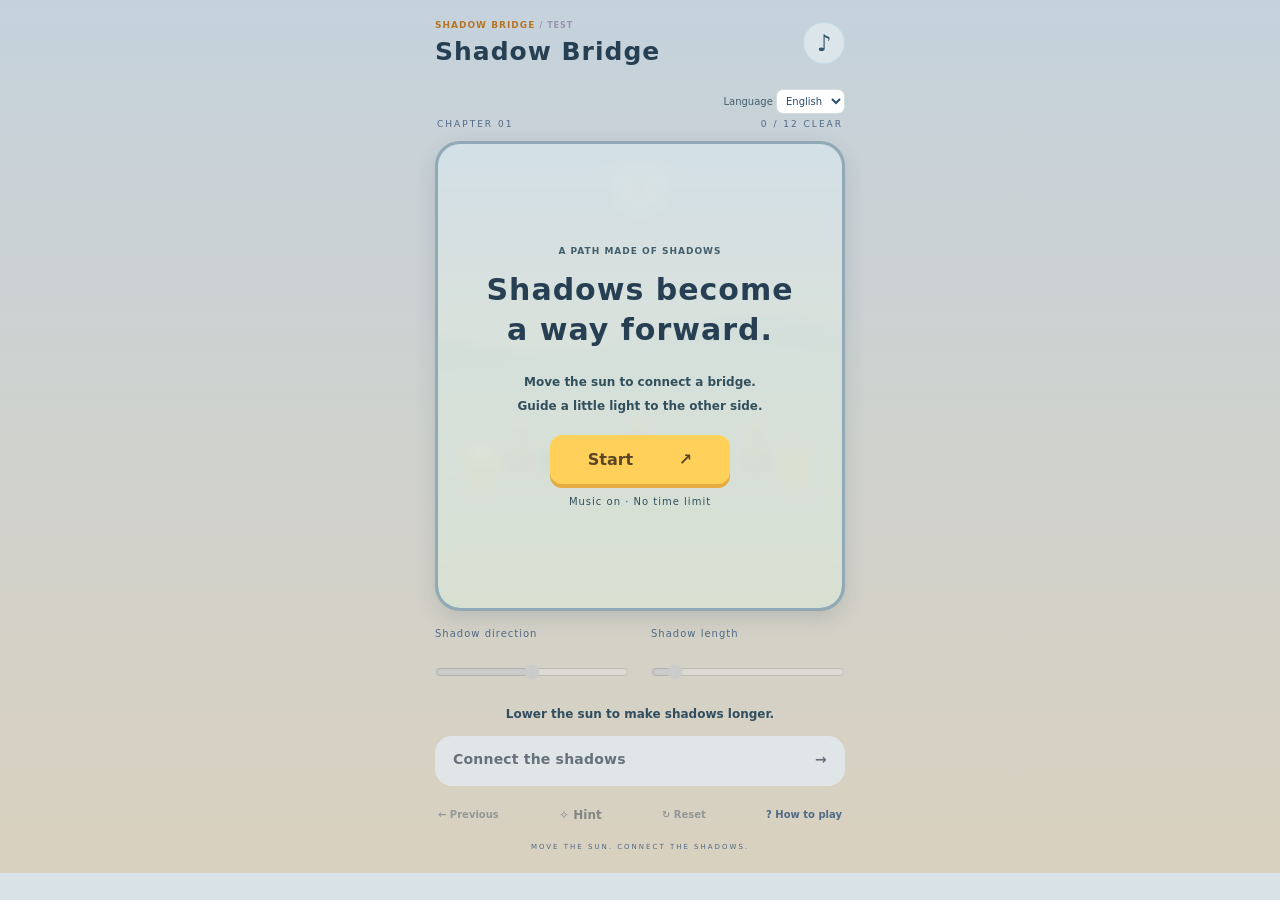
==== commit 96d5433e: "Improve readability with calmer colors and contrast" ====
--- a/index.html
+++ b/index.html
@@ -1,4 +1,4 @@
-<!doctype html><html lang="ja"><head><meta charset="utf-8"><meta name="viewport" content="width=device-width,initial-scale=1,viewport-fit=cover"><meta name="theme-color" content="#191c35"><meta name="description" content="太陽を動かし、影を道に。夕暮れの空で小さな光を導くパズル。"><title>かげの橋 · SHADOW BRIDGE</title><link rel="stylesheet" href="style.css?v=pop1"></head><link rel="stylesheet" href="quality.css?v=quality1"><body data-quality="1"><section id="startup" role="status"><h2>SHADOW BRIDGE</h2><p id="startupText">読み込み中… / Loading…</p><button id="retryLoad" hidden>もう一度読み込む</button></section><main inert>
+<!doctype html><html lang="ja"><head><meta charset="utf-8"><meta name="viewport" content="width=device-width,initial-scale=1,viewport-fit=cover"><meta name="theme-color" content="#191c35"><meta name="description" content="太陽を動かし、影を道に。夕暮れの空で小さな光を導くパズル。"><title>かげの橋 · SHADOW BRIDGE</title><link rel="stylesheet" href="style.css?v=pop1"></head><link rel="stylesheet" href="quality.css?v=readability1"><body data-quality="1"><section id="startup" role="status"><h2>SHADOW BRIDGE</h2><p id="startupText">読み込み中… / Loading…</p><button id="retryLoad" hidden>もう一度読み込む</button></section><main inert>
 <header><div><p class="eyebrow">SHADOW BRIDGE <span> / TEST</span></p><h1>かげの橋</h1></div><button id="audio" aria-label="BGMと効果音を切り替え" aria-pressed="true">♪</button></header><div class="language-row"><label>Language <select id="localeSelect" aria-label="Language"><option value="ja">日本語</option><option value="en">English</option></select></label></div>
 <div class="chapter"><span id="chapter">CHAPTER 01</span><span id="completed">0 / 12 CLEAR</span></div>
 <section id="scene"><canvas id="world" width="780" height="940" aria-label="太陽と影の橋のゲーム画面"></canvas><button id="sun" aria-label="太陽。ドラッグして影を動かす">☀</button><span class="drag-hint">DRAG THE SUN · 太陽を動かす</span><div id="welcome"><span class="eyebrow">A PATH MADE OF SHADOWS</span><h2>影が、<br>道になる。</h2><p>太陽を動かして、橋をつなごう。<br>小さな光を、向こう岸へ。</p><button id="start">はじめる <b>↗</b></button><small>音楽つき · 時間制限なし</small></div><div id="clear" hidden><span class="eyebrow">THE LIGHT FOUND ITS WAY</span><h2>橋が、つながった。</h2><p id="clearText"></p><button id="next">次の夕暮れへ ↗</button></div></section>
@@ -6,5 +6,5 @@
 <p id="message" role="status" aria-live="polite">太陽を下げると、影が伸びます。</p><button id="walk" disabled>影をつないで、わたろう <b>→</b></button>
 <nav><button id="prev">← 前の章</button><button id="hint">✧ ヒント</button><button id="retry">↻ リセット</button><button id="help">? あそび方</button></nav><p class="footnote">MOVE THE SUN. CONNECT THE SHADOWS.</p>
 <dialog id="dialog" aria-labelledby="dialogTitle"><span class="eyebrow">SHADOW BRIDGE</span><h2 id="dialogTitle"></h2><p id="dialogText"></p><button id="dialogOK">もどる</button></dialog>
-</main><script src="https://www.youtube.com/game_api/v1"></script><script src="host.js?v=pop1"></script><script src="locale.js?v=pop1"></script><script src="engine.js?v=pop1"></script><script src="music.js?v=pop1"></script><script src="game.js?v=quality1"></script></body></html>
+</main><script src="https://www.youtube.com/game_api/v1"></script><script src="host.js?v=pop1"></script><script src="locale.js?v=pop1"></script><script src="engine.js?v=pop1"></script><script src="music.js?v=pop1"></script><script src="game.js?v=readability1"></script></body></html>
 
--- a/quality.css
+++ b/quality.css
@@ -3,3 +3,34 @@
 body{background:radial-gradient(ellipse at 90% 0,var(--quality-warm),transparent 60%),linear-gradient(var(--quality-sky),#f4f8fd);color:#2d405a}main{filter:none}header h1,h1{color:#253e5a;text-shadow:0 1px #fff9}header{gap:12px}.eyebrow{color:#5c6980;font-weight:850;letter-spacing:1px}button,select{font-weight:750}button{transition:transform .1s,box-shadow .1s,filter .1s}button:not(:disabled):active{transform:translateY(2px) scale(.98);filter:brightness(.97)}button:focus-visible,select:focus-visible,input:focus-visible{outline:3px solid var(--quality-accent);outline-offset:3px}button:disabled{cursor:default;filter:saturate(.5);opacity:.55}button.primary,.primary,#jump,#drop,#hold,#bite,#walk{min-height:50px;font-size:14px;letter-spacing:.2px;border-radius:17px;box-shadow:0 4px 0 color-mix(in srgb,var(--quality-accent) 75%,#294151);text-shadow:0 1px #0002}#message,#hint,.hint,.instruction,.gesture-note{color:#385970;font-size:12px;line-height:1.55;font-weight:700}#message,#hint{font-variant-numeric:tabular-nums}.utility,.language-row,footer{color:#526b7b}footer{font-size:10px}footer button{min-height:40px;font-size:11px}dialog{border-color:#fff;background:#fffdf1;box-shadow:0 20px 70px #25385842}dialog h2{color:#2f465e}dialog p{color:#476174;line-height:1.75}.next-goal{padding:10px 13px;border:1px solid #d0dfda;border-radius:12px;background:#edf7eb;color:#325c52!important;font-size:13px!important;font-weight:800}.stage,#field,.board-wrap{box-shadow:0 10px 24px #3b657422,0 3px 0 #fff8}.stage,.field{border-color:#fff}.hud small,.scoreboard small,.stat small{color:#516a77;font-size:10px}.hud strong,.scoreboard strong{font-variant-numeric:tabular-nums}.controls button,[data-dir]{min-height:48px}#powerWord,#echoText,#gateText{color:#3a566b;font-weight:850}#power .sweet,#sweet{background:#ffdb5e;border:2px solid #b6811c}#sun{min-width:48px;min-height:48px}input[type=range]{min-height:42px;accent-color:var(--quality-accent)}.cell.can-place:not(.filled)::after{content:'';position:absolute;width:5px;height:5px;border-radius:50%;background:#365f9bb0;left:calc(50% - 2.5px);top:calc(50% - 2.5px);pointer-events:none}.cell{position:relative}.cell.preview{outline:2px solid #fff;outline-offset:-3px;filter:brightness(1.12)}.cell.line-hint{box-shadow:inset 0 0 0 3px #fff3aa,0 0 12px #ffce5a}.piece.selected{outline:3px solid #6077c8;outline-offset:2px}.piece.blocked{opacity:.6}#pace{font-size:10px;background:#244456eb;color:#fff8dc}#toast,#callout{font-weight:950}#welcome p,#coverText,#intro p{color:#3e6272;font-weight:650}#welcome h2,#coverTitle{color:#294b60}#needle{box-shadow:0 0 0 2px #fff,0 1px 5px #26394f66}#fitRange{background:#89d7a3;border:1px solid #367657}.hearts{color:#c65575!important}.hud>div,.scoreboard>div{border-color:#fff;box-shadow:0 3px 0 #7797a214}button.round,button.icon,#settings,#sound,#pause{min-height:44px;min-width:44px}#best,.best{color:#426475;font-weight:850}
 @media(max-height:650px) and (orientation:portrait){#message,#hint,.hint,.instruction,.gesture-note{font-size:10px}.eyebrow{font-size:8px}.primary,button.primary,#jump,#drop,#hold,#bite,#walk{min-height:48px;font-size:12px}footer{font-size:8px}footer button{min-height:32px}.hud small,.scoreboard small{font-size:9px}.controls{gap:6px;margin-top:8px}.controls button{min-height:44px}.stage-top #pause{min-height:36px;min-width:36px}#pace{font-size:8px}}
 @media(prefers-reduced-motion:reduce){*,*::before,*::after{animation:none!important;transition:none!important;scroll-behavior:auto!important}}
+
+:root{--calm-top:#c5d2dc;--calm-bottom:#d9d1bf}
+
+/* Readability pass: quieter backgrounds, opaque text surfaces and clear controls. */
+html{background:#d9e2e7}body{background:linear-gradient(var(--calm-top),var(--calm-bottom));color:#294456}
+h1,header h1,#welcome h2,#coverTitle{color:#263f53;text-shadow:none}
+.eyebrow,.kicker,.subtitle,.sub,.muted,.language,.language-row,footer,.utility{color:#425e6b}
+button,select{color:#294858;background-color:#dce5e9;border-color:#9fb2bd}
+button.primary,.primary,#jump,#drop,#hold,#bite,#walk{background:#b9ccbb;color:#233e35;text-shadow:none;box-shadow:0 4px 0 #789385}
+.controls button,[data-dir]{background:#c0d3d8;color:#234856;border:1px solid #879faa}
+.controls button small{color:#395967}
+#message,#hint,.hint,.hint p,.instruction,.gesture-note{color:#314e60;text-shadow:none}
+.stage,#field,.board-wrap{border-color:#91a8b5;box-shadow:0 7px 20px #283e5026}
+#welcome,#intro{background:linear-gradient(#d6e2e8f0,#dce3d2f5)}
+#welcome p,#coverText,#intro p,#welcome>small,#intro>small{color:#314f5d}
+.hud>div,.scoreboard>div,.garden-pill{background:#dce5e6;border-color:#a4b7bd}
+.hud small,.scoreboard small,.stat small,.numbers span,.status span{color:#435e6d}
+.hud strong,.scoreboard strong,.status strong,.numbers strong,#best,.best{color:#2e5968}
+.stage-top span,#pace{background:#294957ed;color:#f1f4ed}
+.tag{background:#d1c09a;color:#4a4029}
+dialog{background:#dfe7e8;border-color:#a0b4bd;color:#294756}
+dialog h2,dialog p,.setting,.settings-row{color:#294756}
+.next-goal{background:#cbdcc9;border-color:#9eb59b;color:#2c513e!important}
+footer button,#language{color:#355665}
+#callout,#toast{text-shadow:0 2px 4px #173447,0 0 3px #173447}
+#scene:not(canvas),.playfield,.board{border-color:#91a8b5;box-shadow:0 7px 20px #283e5026}
+#cover,#overlay{background:linear-gradient(#d6e2e8ef,#dce3d2f5);color:#294858}
+#cover p,#overlay p{color:#314f5d}
+.pad button{background:#b9cdd5;border-color:#879faa;color:#234856}
+.legend{color:#235f75}.legend span+span{color:#80551e}
+#gateLabel{color:#f1f4ed}#pause,#settings,#sound,#audio{color:#35576b;background:#dce5e9}#coverNote{color:#3e5965}
